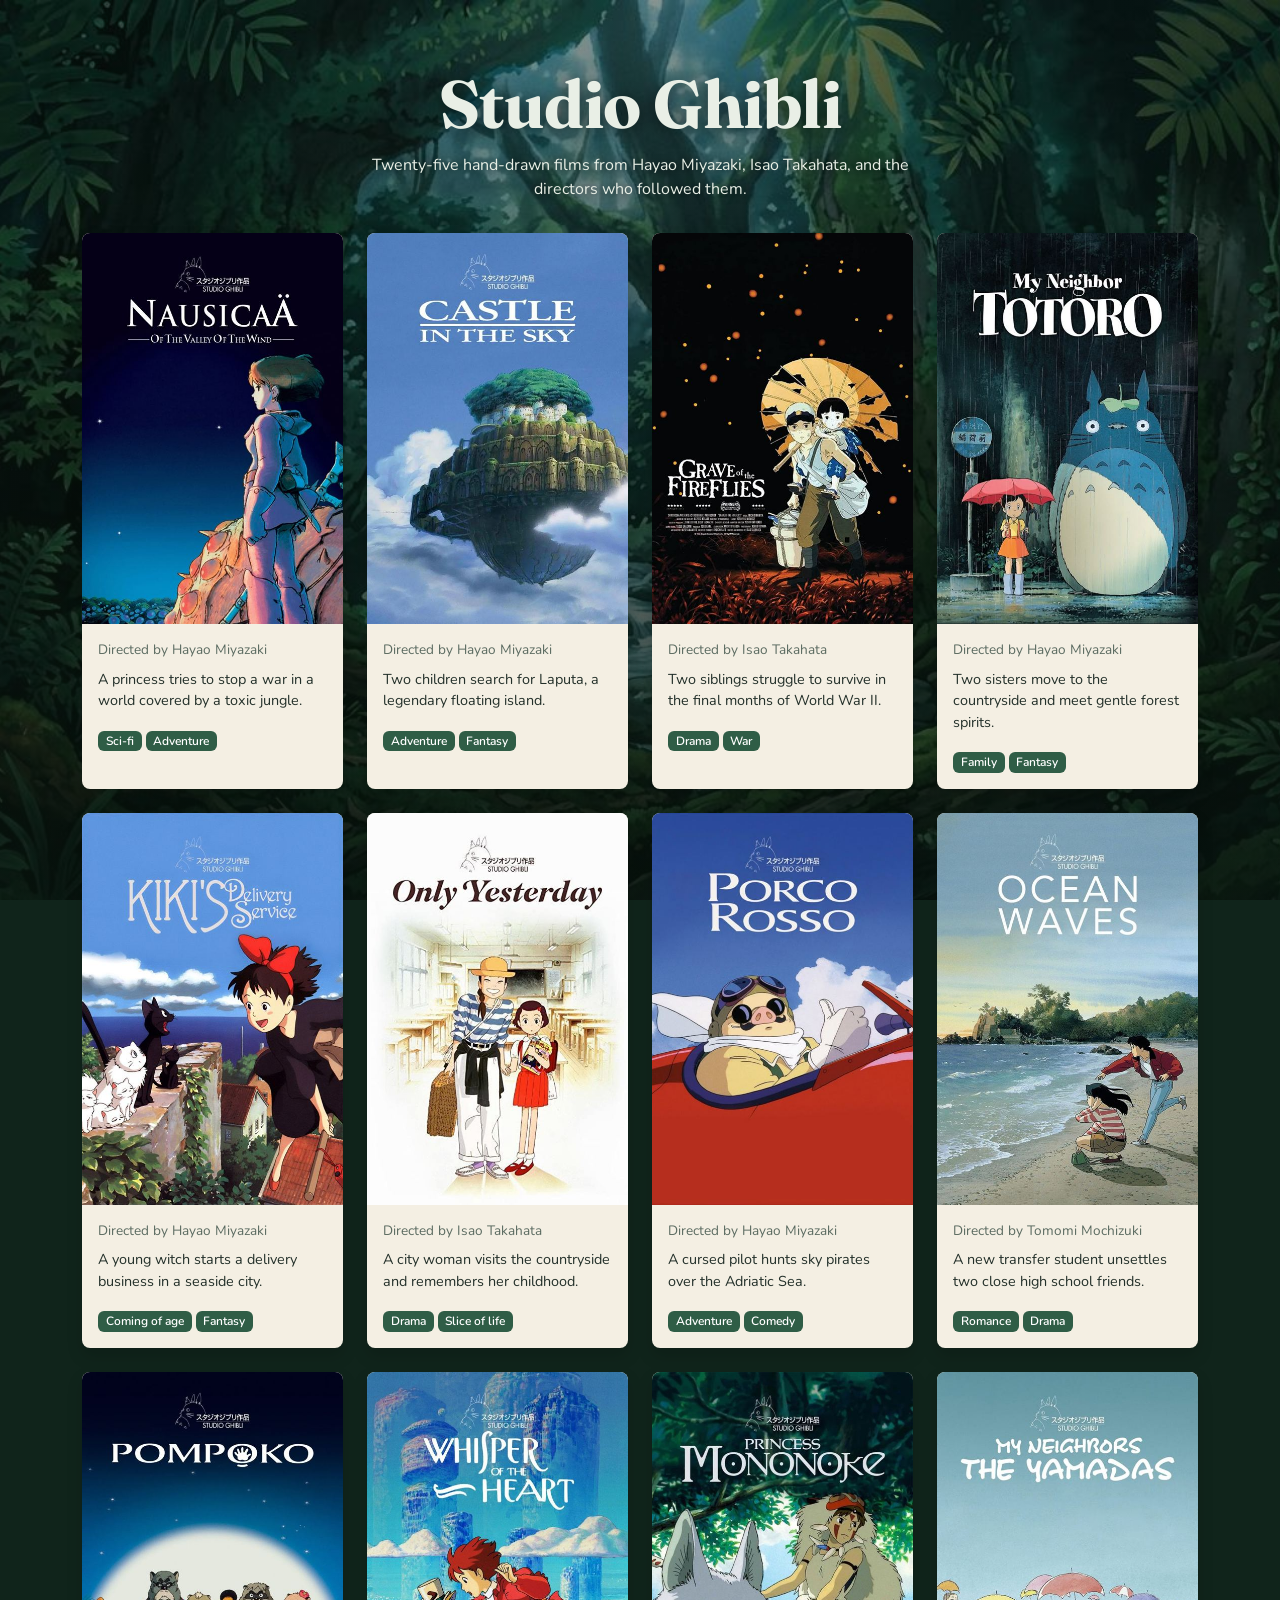
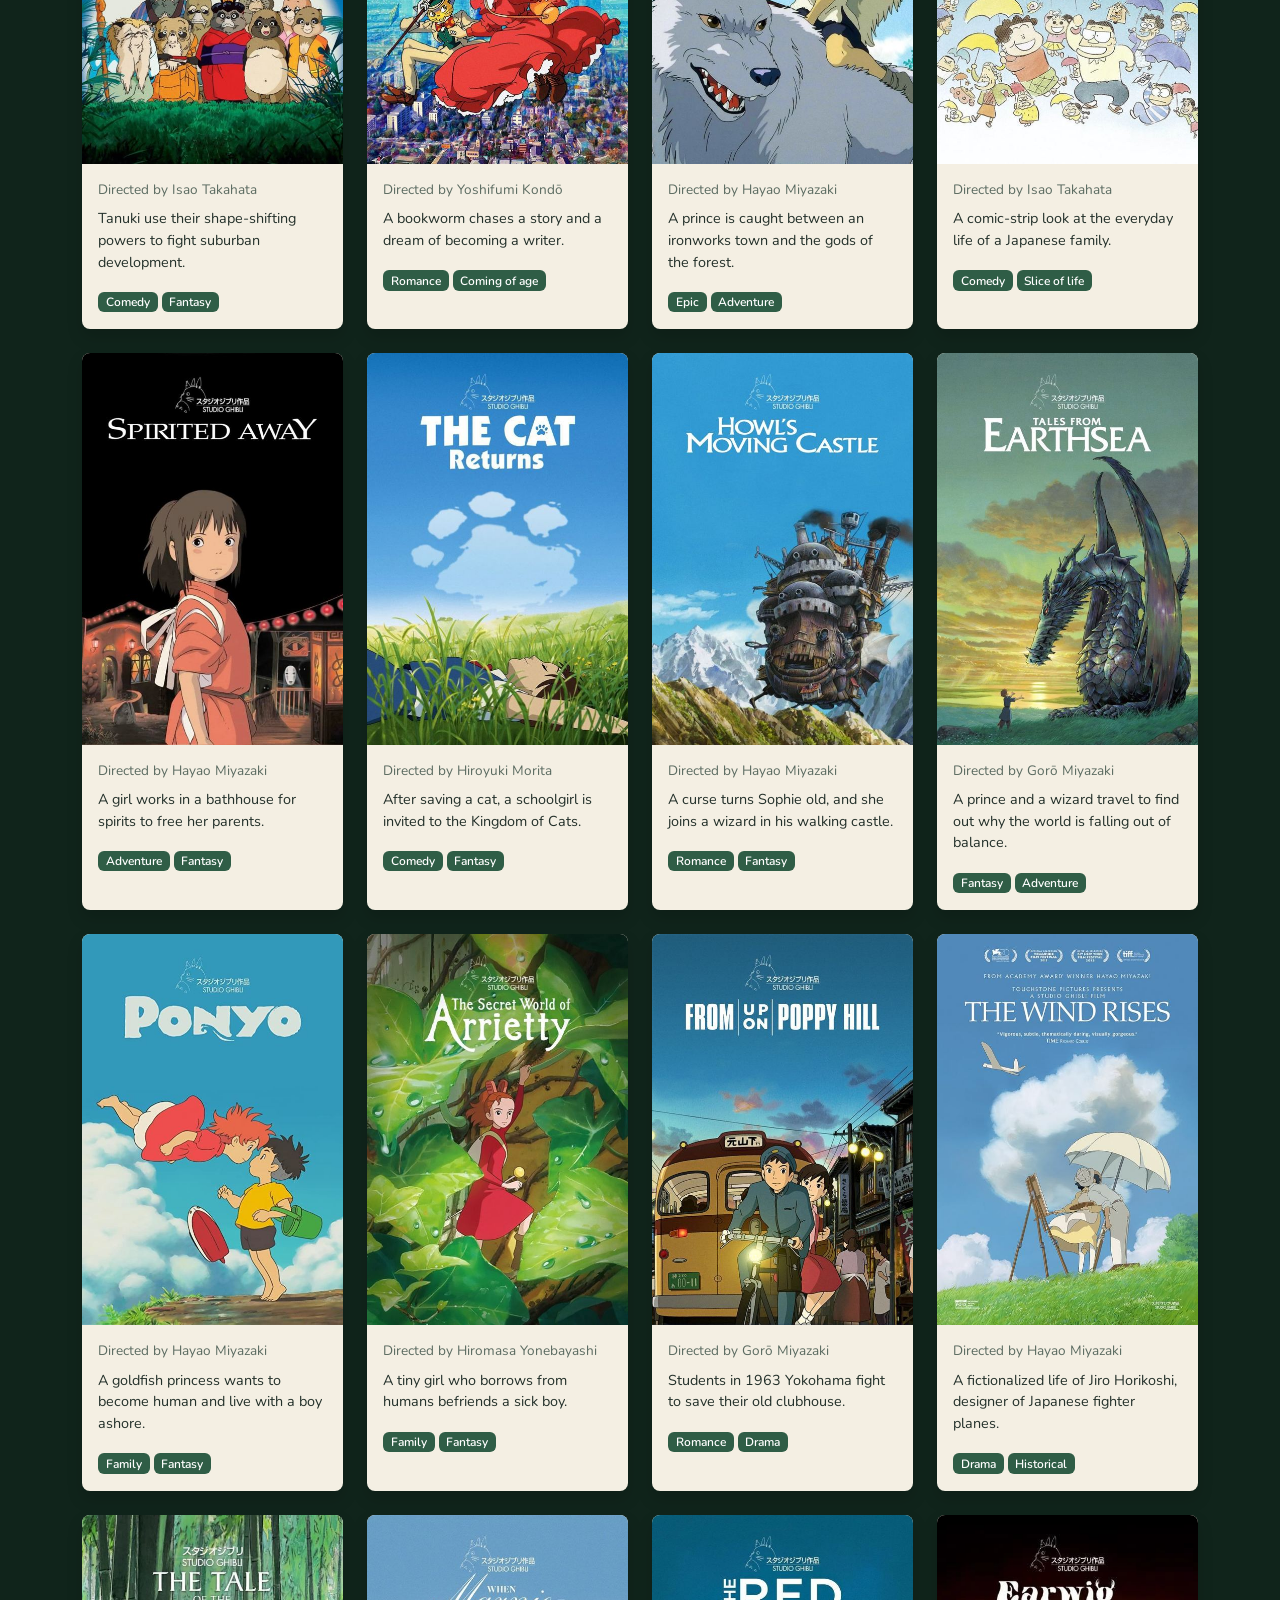
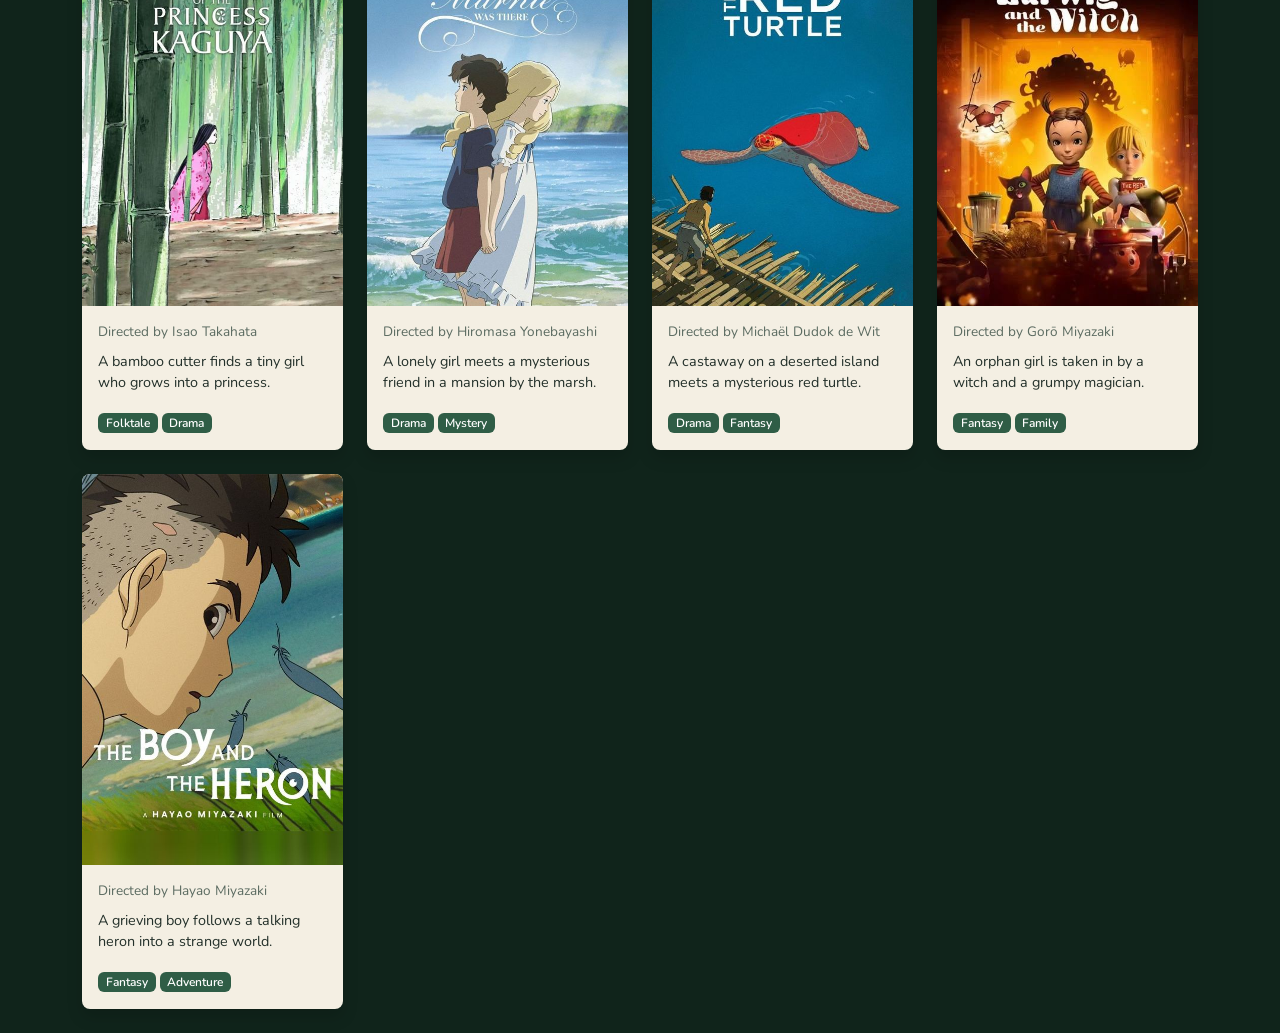
==== Act02/index.html @ b759c1a3 "uploaded images" ====
<!doctype html>
<html lang="en">

<head>
  <meta charset="utf-8">
  <meta name="viewport" content="width=device-width, initial-scale=1">
  <title>Studio Ghibli Films</title>
  <link href="https://cdn.jsdelivr.net/npm/bootstrap@5.3.8/dist/css/bootstrap.min.css" rel="stylesheet"
    integrity="sha384-sRIl4kxILFvY47J16cr9ZwB07vP4J8+LH7qKQnuqkuIAvNWLzeN8tE5YBujZqJLB" crossorigin="anonymous">
  <link href="https://fonts.googleapis.com/css2?family=Fraunces:opsz,wght@9..144,600;9..144,700&family=Nunito:wght@400;600&display=swap"
    rel="stylesheet">

  <!-- Background and poster images embedded as base64 so everything stays in one file -->
  <style>:root { --poster-heron: url("[data-uri]"); --poster-earwig: url("[data-uri]"); --poster-turtle: url("[data-uri]"); --poster-marnie: url("[data-uri]"); --poster-kaguya: url("[data-uri]"); --poster-windrises: url("[data-uri]"); --poster-poppyhill: url("[data-uri]"); --poster-arrietty: url("[data-uri]"); --poster-ponyo: url("[data-uri]"); --poster-earthsea: url("[data-uri]"); --poster-howl: url("[data-uri]"); --poster-catreturns: url("[data-uri]"); --poster-spirited: url("[data-uri]"); --poster-yamadas: url("[data-uri]"); --poster-mononoke: url("[data-uri]"); --poster-whisper: url("[data-uri]"); --poster-pompoko: url("[data-uri]"); --poster-oceanwaves: url("[data-uri]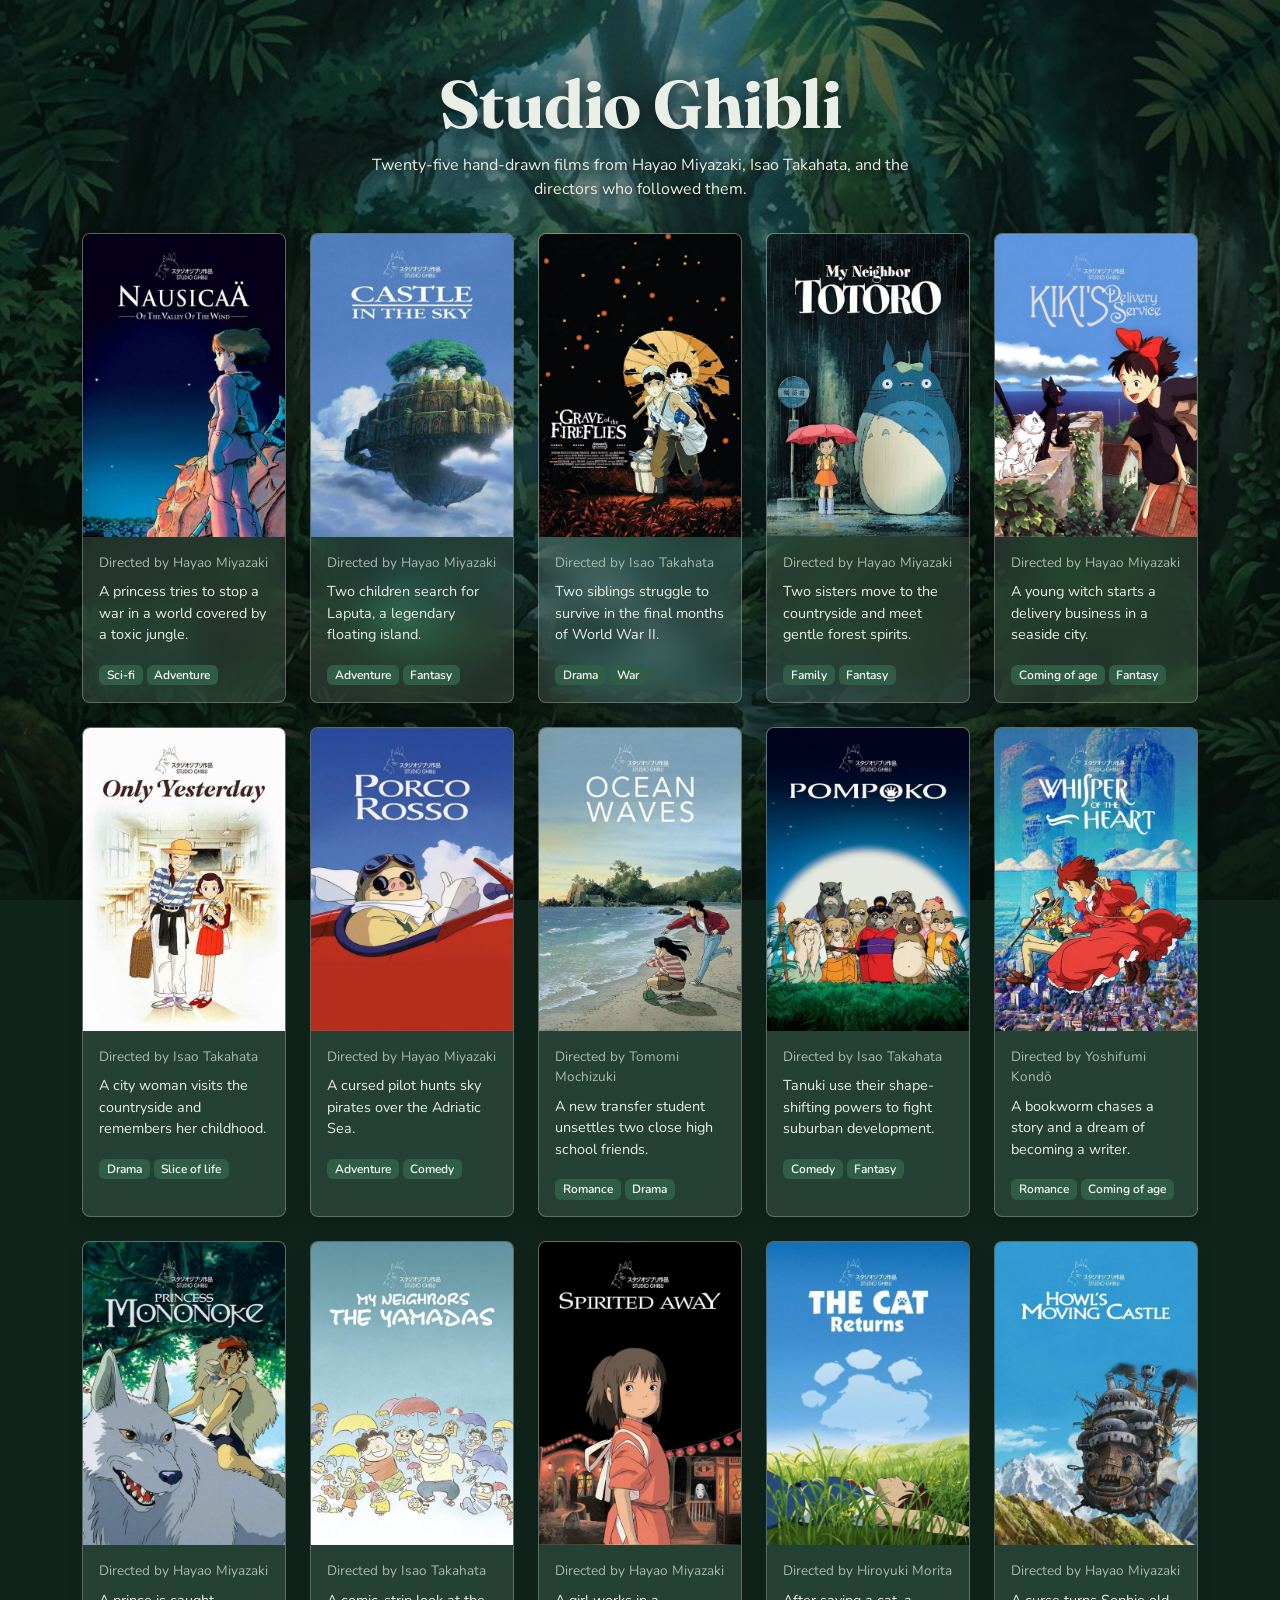
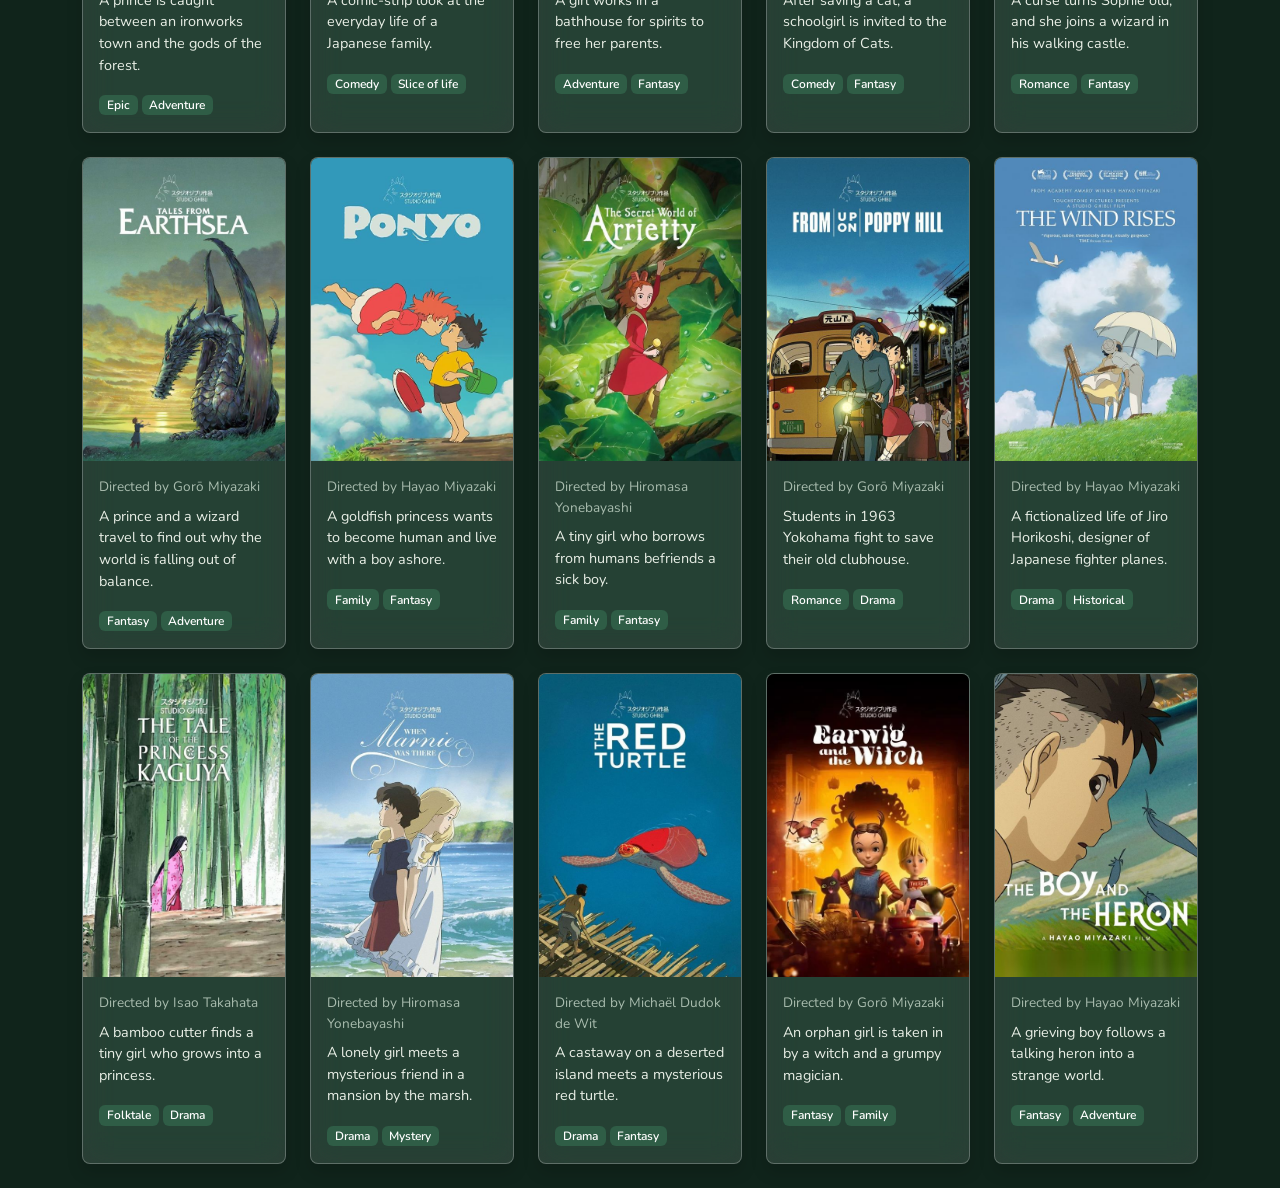
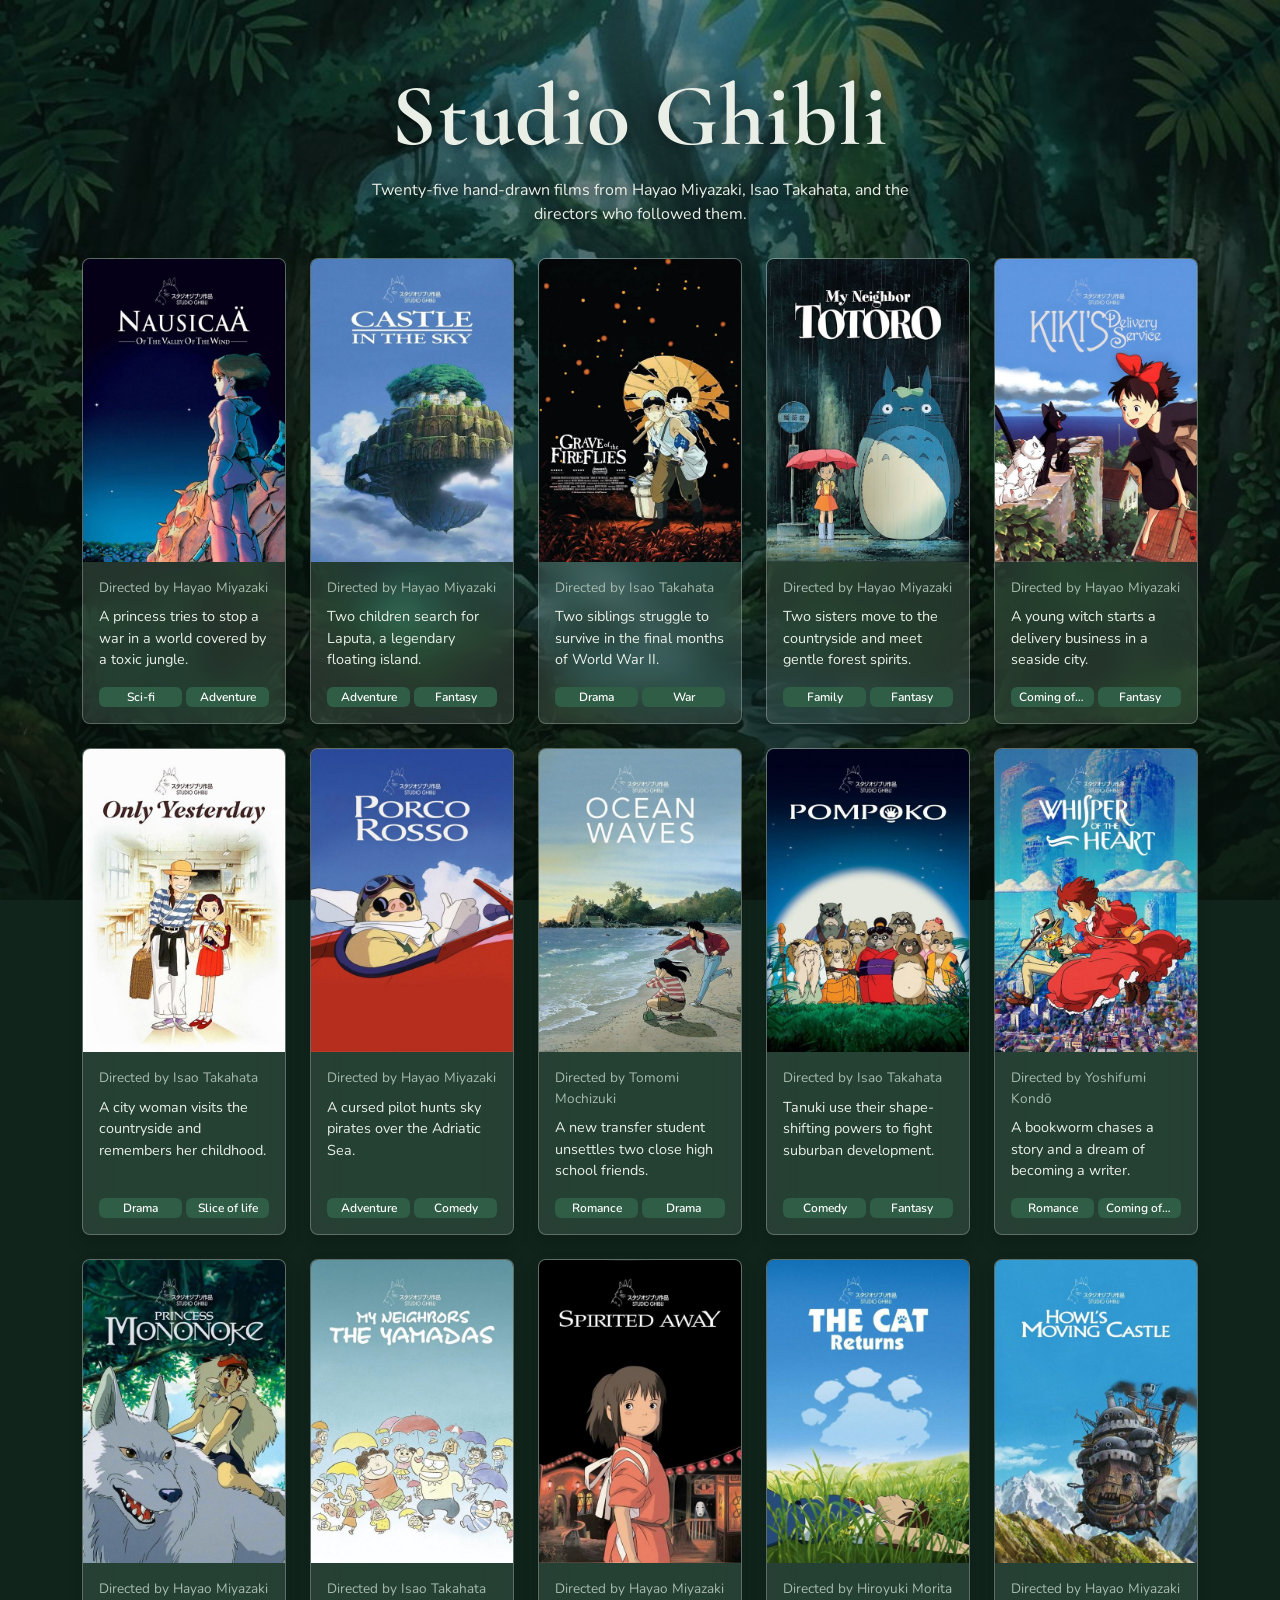
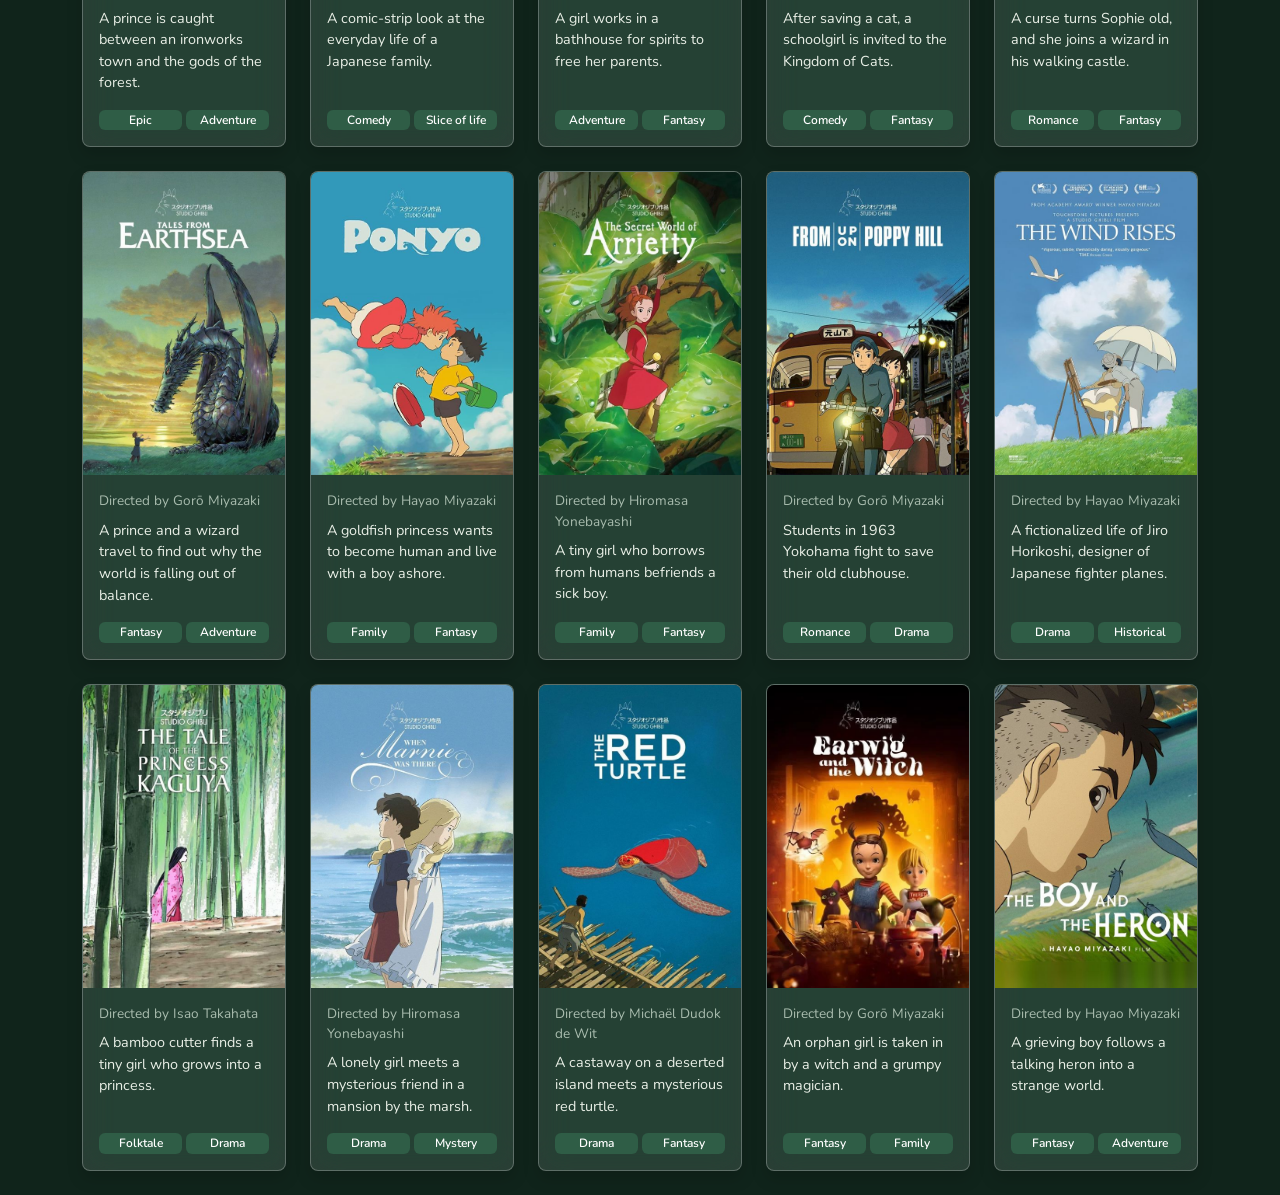
